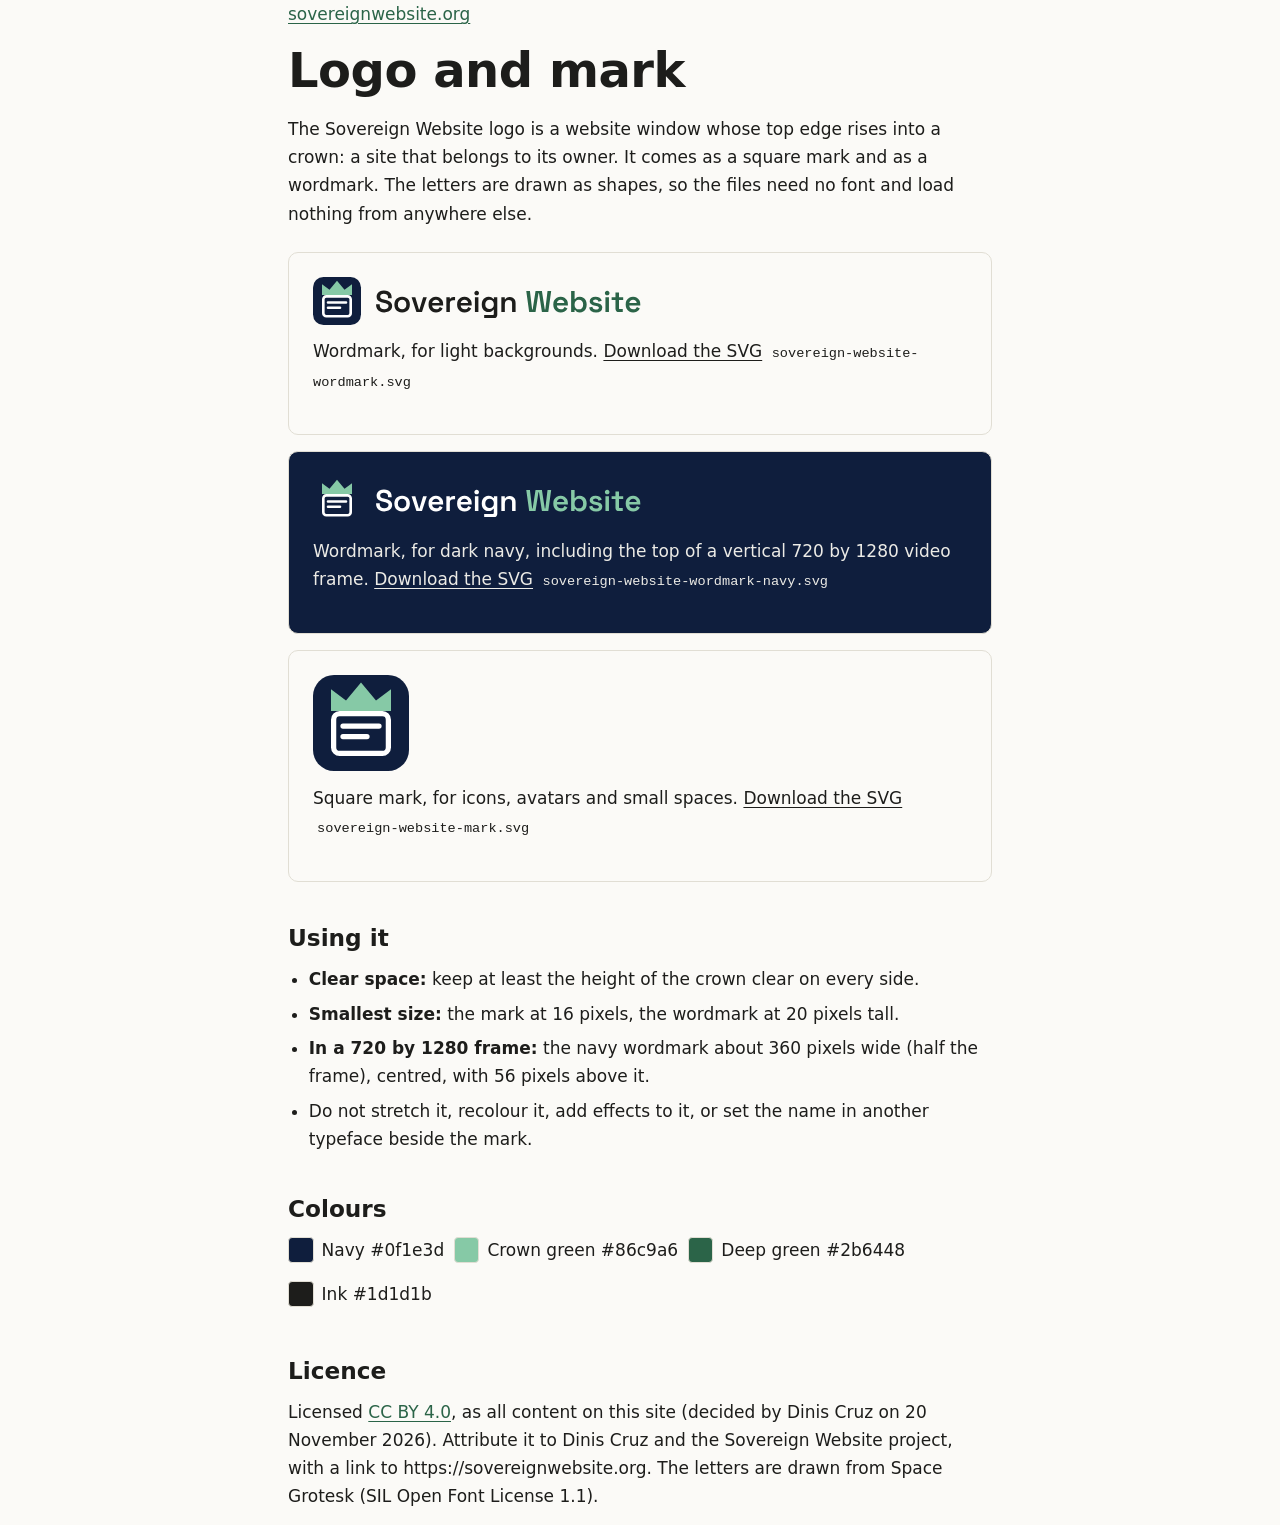
==== site/brand/index.html @ beb2300b "Brand: the Sovereign Website logo (square mark and wordmark), CC BY 4.0 - site/brand/sovereign-websi" ====
<!doctype html>
<html lang="en-GB">
<head>
<meta charset="utf-8">
<meta name="viewport" content="width=device-width, initial-scale=1">
<title>Sovereign Website: logo and mark</title>
<meta name="description" content="The Sovereign Website logo: a square mark and a wordmark, as SVG files, licensed CC BY 4.0.">
<meta name="color-scheme" content="light dark">
<link rel="stylesheet" href="../style.css">
<style>
.tiles{display:grid;gap:1rem;margin:1.5rem 0}
.tile{border:1px solid var(--line);border-radius:10px;padding:1.5rem;display:grid;gap:.8rem;justify-items:start}
.tile.light{background:#fbfaf7;color:#1d1d1b}
.tile.navy{background:#0f1e3d;color:#ecebe6}
.tile img{display:block;max-width:100%;height:auto}
.tile a{color:inherit}
.tile code{font-size:.85rem;background:transparent;color:inherit}
.swatches{display:flex;flex-wrap:wrap;gap:.6rem;list-style:none;padding:0}
.swatches li{display:flex;align-items:center;gap:.5rem}
.swatches i{width:1.6rem;height:1.6rem;border-radius:4px;border:1px solid var(--line)}
</style>
</head>
<body>
<a class="skip" href="#main">Skip to content</a>
<main id="main" class="wrap">
<p><a href="../index.html">sovereignwebsite.org</a></p>
<h1>Logo and mark</h1>
<p>The Sovereign Website logo is a website window whose top edge rises into a crown: a site that belongs to its owner. It comes as a square mark and as a wordmark. The letters are drawn as shapes, so the files need no font and load nothing from anywhere else.</p>

<div class="tiles">
  <div class="tile light">
    <img src="sovereign-website-wordmark.svg" width="330" height="48" alt="Sovereign Website">
    <p>Wordmark, for light backgrounds. <a href="sovereign-website-wordmark.svg" download>Download the SVG</a> <code>sovereign-website-wordmark.svg</code></p>
  </div>
  <div class="tile navy">
    <img src="sovereign-website-wordmark-navy.svg" width="330" height="48" alt="Sovereign Website">
    <p>Wordmark, for dark navy, including the top of a vertical 720 by 1280 video frame. <a href="sovereign-website-wordmark-navy.svg" download>Download the SVG</a> <code>sovereign-website-wordmark-navy.svg</code></p>
  </div>
  <div class="tile light">
    <img src="sovereign-website-mark.svg" width="96" height="96" alt="Sovereign Website">
    <p>Square mark, for icons, avatars and small spaces. <a href="sovereign-website-mark.svg" download>Download the SVG</a> <code>sovereign-website-mark.svg</code></p>
  </div>
</div>

<h2>Using it</h2>
<ul>
  <li><strong>Clear space:</strong> keep at least the height of the crown clear on every side.</li>
  <li><strong>Smallest size:</strong> the mark at 16 pixels, the wordmark at 20 pixels tall.</li>
  <li><strong>In a 720 by 1280 frame:</strong> the navy wordmark about 360 pixels wide (half the frame), centred, with 56 pixels above it.</li>
  <li>Do not stretch it, recolour it, add effects to it, or set the name in another typeface beside the mark.</li>
</ul>

<h2>Colours</h2>
<ul class="swatches">
  <li><i style="background:#0f1e3d"></i> Navy #0f1e3d</li>
  <li><i style="background:#86c9a6"></i> Crown green #86c9a6</li>
  <li><i style="background:#2b6448"></i> Deep green #2b6448</li>
  <li><i style="background:#1d1d1b"></i> Ink #1d1d1b</li>
</ul>

<h2>Licence</h2>
<p>Licensed <a href="https://creativecommons.org/licenses/by/4.0/">CC BY 4.0</a>, as all content on this site (decided by Dinis Cruz on 20 November 2026). Attribute it to Dinis Cruz and the Sovereign Website project, with a link to https://sovereignwebsite.org. The letters are drawn from Space Grotesk (SIL Open Font License 1.1).</p>
</main>
</body>
</html>
---- site/style.css ----
/* sovereignwebsite.org: one stylesheet, system fonts only, no external requests. */
:root {
  color-scheme: light dark;
  --bg: #fbfaf7;
  --surface: #f3f1ea;
  --fg: #1d1d1b;
  --muted: #55544f;
  --accent: #2b6448;
  --accent-soft: #e3ede6;
  --line: #e1ded4;
  --focus: #1f5fbf;
}
@media (prefers-color-scheme: dark) {
  :root {
    --bg: #141513;
    --surface: #1c1d1a;
    --fg: #ecebe6;
    --muted: #b0aea6;
    --accent: #86c9a6;
    --accent-soft: #1f2b24;
    --line: #2f302b;
    --focus: #8ab4ff;
  }
}

*, *::before, *::after { box-sizing: border-box; }
html { -webkit-text-size-adjust: 100%; }
body {
  margin: 0;
  background: var(--bg);
  color: var(--fg);
  font: 1.0625rem/1.65 system-ui, -apple-system, "Segoe UI", Roboto, sans-serif;
  overflow-wrap: break-word;
}
img, svg { max-width: 100%; height: auto; }

a { color: var(--accent); text-underline-offset: .18em; }
a:hover { text-decoration-thickness: 2px; }
:focus-visible { outline: 3px solid var(--focus); outline-offset: 2px; border-radius: 2px; }

.skip {
  position: absolute; left: 1rem; top: -3rem;
  background: var(--fg); color: var(--bg);
  padding: .5rem .8rem; border-radius: 4px; z-index: 10;
}
.skip:focus { top: 1rem; }

.wrap { max-width: 46rem; margin: 0 auto; padding: 0 1rem; }

/* Header and navigation */
.site-header { border-bottom: 1px solid var(--line); }
.site-header .wrap {
  display: flex; flex-wrap: wrap; align-items: center;
  justify-content: space-between; gap: .5rem 1.5rem;
  padding-top: .9rem; padding-bottom: .9rem;
}
.brand {
  font-weight: 700; letter-spacing: .02em; color: var(--fg);
  text-decoration: none;
}
.brand span { color: var(--accent); }
.site-nav ul {
  list-style: none; margin: 0; padding: 0;
  display: flex; flex-wrap: wrap; gap: .25rem 1.1rem;
}
.site-nav a { text-decoration: none; color: var(--muted); font-size: .95rem; }
.site-nav a:hover { color: var(--fg); text-decoration: underline; }
.site-nav a[aria-current="page"] { color: var(--fg); font-weight: 600; }

/* Content */
main { padding: 3rem 0 3.5rem; }
.mark {
  font-size: .78rem; letter-spacing: .12em; text-transform: uppercase;
  color: var(--accent); font-weight: 650; margin: 0 0 .4rem;
}
h1 { font-size: clamp(2rem, 6vw, 3rem); line-height: 1.12; margin: 0 0 1.1rem; letter-spacing: -.01em; }
h2 { font-size: 1.45rem; line-height: 1.25; margin: 2.6rem 0 .8rem; }
h3 { font-size: 1.1rem; line-height: 1.3; margin: 1.6rem 0 .4rem; }
p, ul, ol { margin: 0 0 1rem; }
ul, ol { padding-left: 1.3rem; }
li { margin-bottom: .4rem; }
.lede { font-size: 1.2rem; color: var(--muted); }
.muted { color: var(--muted); }

blockquote {
  margin: 1.4rem 0; padding: .2rem 0 .2rem 1rem;
  border-left: 3px solid var(--accent); color: var(--muted);
}

code {
  font-family: ui-monospace, SFMono-Regular, Menlo, Consolas, monospace;
  font-size: .9em; background: var(--surface);
  padding: .08em .3em; border-radius: 3px;
}
pre {
  background: var(--surface); border: 1px solid var(--line);
  border-radius: 6px; padding: .9rem 1rem; overflow-x: auto;
  font-size: .85rem; line-height: 1.5; margin: 0 0 1.2rem;
}
pre code { background: none; padding: 0; font-size: inherit; }

/* Parts of the pattern */
.parts {
  list-style: none; padding: 0; margin: 1.4rem 0 1.6rem;
  display: grid; gap: .8rem;
  grid-template-columns: repeat(auto-fit, minmax(min(100%, 13.5rem), 1fr));
  counter-reset: part;
}
.parts li {
  margin: 0; padding: 1rem 1.05rem;
  border: 1px solid var(--line); border-radius: 8px; background: var(--surface);
  counter-increment: part;
}
.parts li::before {
  content: counter(part);
  display: inline-block; min-width: 1.6rem; height: 1.6rem;
  margin-bottom: .45rem; border-radius: 50%;
  background: var(--accent-soft); color: var(--accent);
  font-weight: 700; font-size: .85rem; line-height: 1.6rem; text-align: center;
}
.parts strong { display: block; margin-bottom: .2rem; }
.parts span { color: var(--muted); font-size: .95rem; }

/* The four tests */
.tests { list-style: none; padding: 0; margin: 1.2rem 0 1.6rem; display: grid; gap: .8rem; }
.tests li {
  margin: 0; padding: 1rem 1.1rem;
  border-left: 4px solid var(--accent); background: var(--surface); border-radius: 0 8px 8px 0;
}
.tests h3 { margin: 0 0 .3rem; }
.tests p { margin: 0; }

.callout {
  margin: 2rem 0; padding: 1.1rem 1.2rem;
  border: 1px solid var(--line); border-radius: 8px; background: var(--accent-soft);
}
.callout p:last-child { margin-bottom: 0; }

.next {
  display: flex; flex-wrap: wrap; gap: .6rem 1.4rem;
  margin: 2.4rem 0 0; padding: 1rem 0 0; border-top: 1px solid var(--line);
}
.button {
  display: inline-block; padding: .6rem 1rem; border-radius: 6px;
  background: var(--accent); color: var(--bg); text-decoration: none; font-weight: 600;
}
.button:hover { text-decoration: underline; }

.limits { margin-top: 2.6rem; padding-top: .4rem; border-top: 1px solid var(--line); }
.limits h2 { font-size: 1.15rem; margin-top: 1.4rem; }
.limits li { color: var(--muted); }

/* Footer */
.site-footer { border-top: 1px solid var(--line); font-size: .9rem; color: var(--muted); }
.site-footer .wrap { padding-top: 1.4rem; padding-bottom: 2.4rem; }
.site-footer p { margin: 0 0 .6rem; }

/* Status block for the principles and the model */
.meta {
  margin: 1.4rem 0 1.8rem; padding: .9rem 1.1rem;
  border: 1px solid var(--line); border-radius: 8px; background: var(--surface);
  display: grid; gap: .35rem;
}
.meta div { display: flex; flex-wrap: wrap; gap: 0 .6rem; }
.meta dt { font-weight: 650; min-width: 4.5rem; }
.meta dd { margin: 0; color: var(--muted); }

/* The seven principles */
.principles { list-style: none; padding: 0; margin: 1.2rem 0 1.8rem; display: grid; gap: 1rem; }
.principles > li {
  margin: 0; padding: 1.1rem 1.15rem;
  border: 1px solid var(--line); border-radius: 8px; background: var(--surface);
}
.principles h3 { margin: 0 0 .4rem; display: flex; gap: .6rem; align-items: baseline; }
.num, .lvl {
  flex: none; display: inline-block; border-radius: 999px;
  background: var(--accent-soft); color: var(--accent);
  font-weight: 700; font-size: .85rem; text-align: center;
}
.num { min-width: 1.7rem; line-height: 1.7rem; }
.test { margin-top: .8rem; padding: .7rem .9rem; border-left: 3px solid var(--accent); background: var(--bg); border-radius: 0 6px 6px 0; }
.test-label { font-size: .78rem; letter-spacing: .1em; text-transform: uppercase; color: var(--accent); font-weight: 650; margin: 0 0 .3rem; }
.test ul { margin-bottom: .5rem; }
.test p:last-child { margin: 0; color: var(--muted); font-size: .95rem; }

/* The maturity levels */
.levels { list-style: none; padding: 0; margin: 1.2rem 0 1.8rem; display: grid; gap: .8rem; }
.levels > li {
  margin: 0; padding: 1rem 1.1rem;
  border-left: 4px solid var(--accent); background: var(--surface); border-radius: 0 8px 8px 0;
}
.levels h3 { margin: 0 0 .4rem; display: flex; flex-wrap: wrap; gap: .3rem .6rem; align-items: baseline; }
.lvl { padding: 0 .6rem; line-height: 1.6rem; }
.levels .req, .levels .up { font-size: .95rem; }
.levels .up { color: var(--muted); margin-bottom: 0; }

/* Short lists on the home page */
.short { padding-left: 1.6rem; }
.short li { margin-bottom: .35rem; }

/* The Sovereign Website family bar: the same on every site in the family. */
.family{font-size:.8rem;border-bottom:1px solid rgba(127,127,127,.25);background:rgba(127,127,127,.06)}
.family ul{list-style:none;margin:0 auto;padding:.35rem 1rem;display:flex;flex-wrap:wrap;gap:.25rem .9rem;max-width:72rem}
.family a{color:inherit;opacity:.8;text-decoration:none}
.family a:hover,.family a:focus-visible{opacity:1;text-decoration:underline}
.family a[aria-current="true"]{opacity:1;font-weight:600}
.family .family-sep{margin-left:auto}
@media (max-width:40rem){.family .family-sep{margin-left:0}}
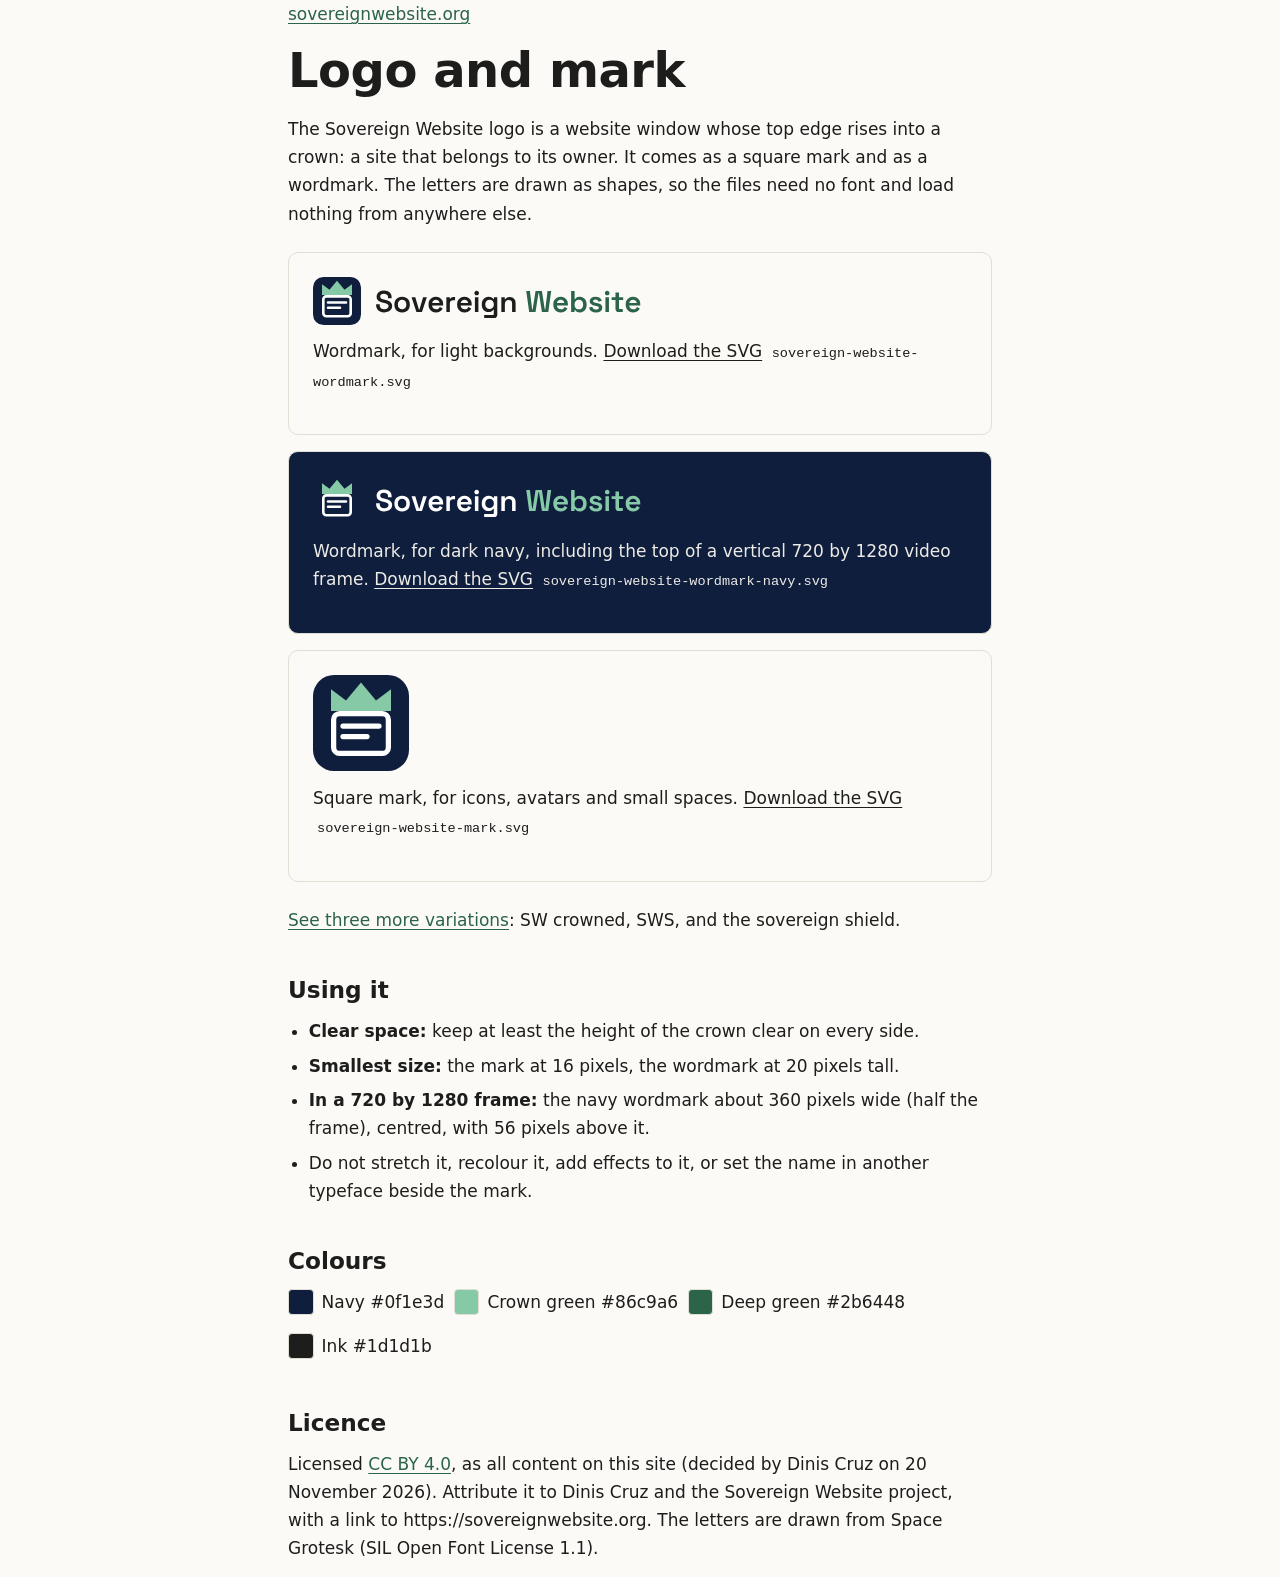
==== commit bf85e539: "Brand: three logo variations (SW crowned, SWS, sovereign shield) and a comparison page - site/brand/" ====
--- a/site/brand/index.html
+++ b/site/brand/index.html
@@ -42,6 +42,8 @@
   </div>
 </div>
 
+<p><a href="variations/">See three more variations</a>: SW crowned, SWS, and the sovereign shield.</p>
+
 <h2>Using it</h2>
 <ul>
   <li><strong>Clear space:</strong> keep at least the height of the crown clear on every side.</li>
